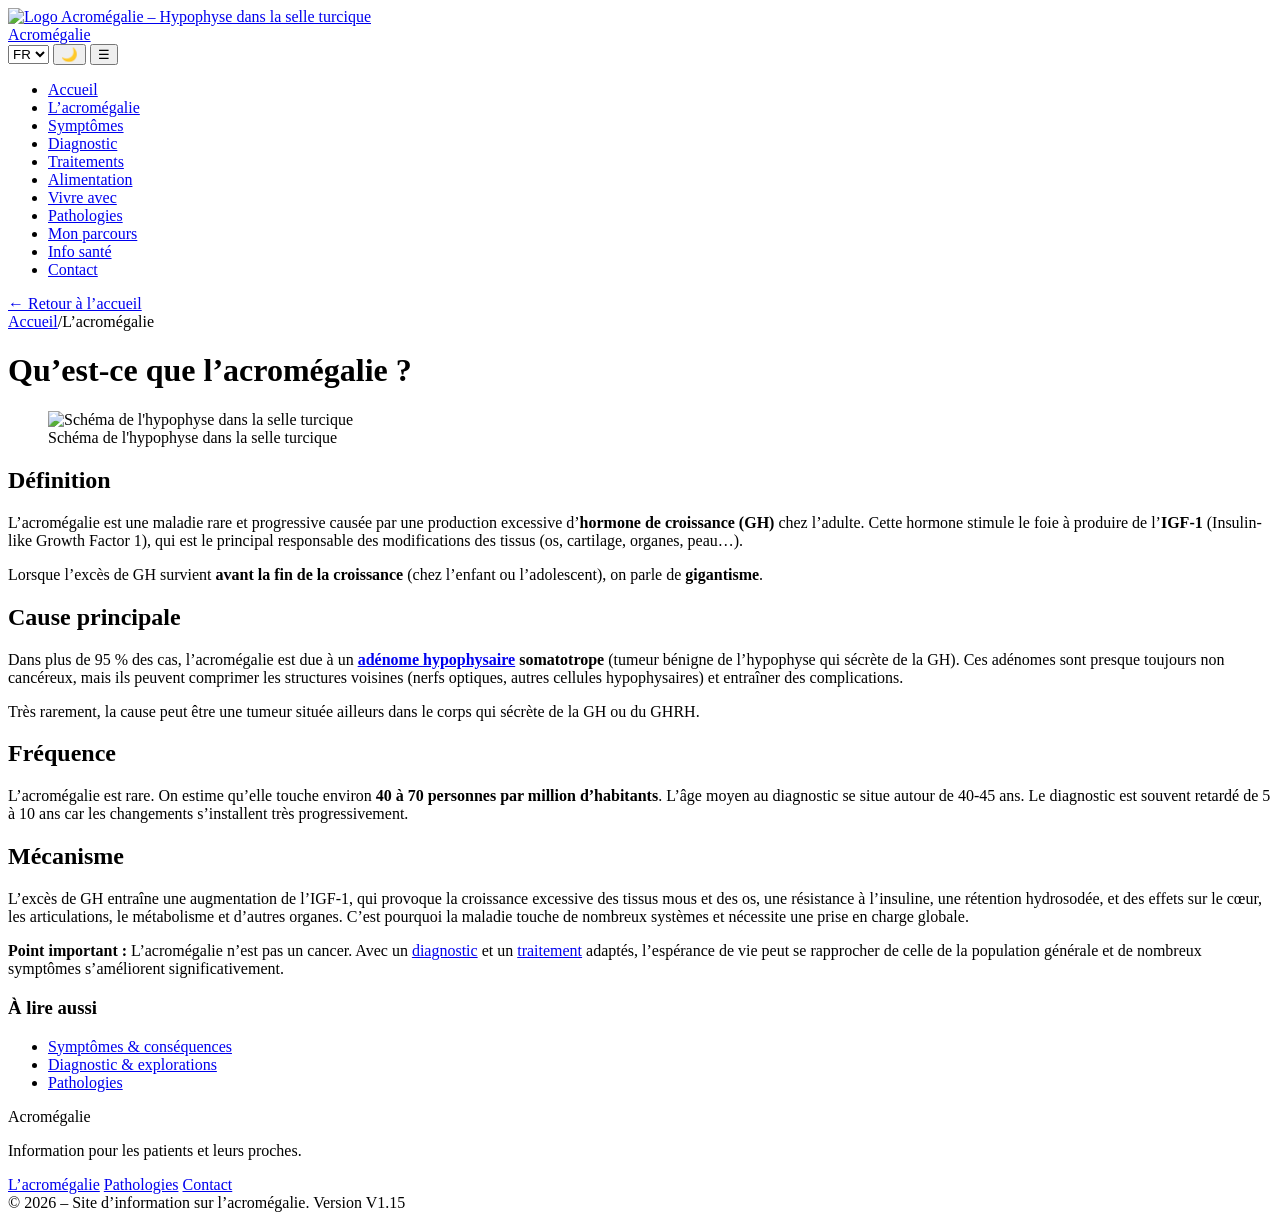
==== acromegalie.html @ afa6629a "Add files via upload" ====
<!DOCTYPE html>
<html lang="fr">
<head>
  <meta charset="UTF-8">
  <meta name="viewport" content="width=device-width, initial-scale=1.0">
  <meta name="description" content="L'acromégalie est une maladie rare due à un excès d'hormone de croissance. Découvrez ses causes (adénome de l'hypophyse), sa fréquence et son mécanisme.">
  <meta name="keywords" content="acromégalie, acromegaly, hypophyse, hormone de croissance, GH, IGF-1, adénome hypophysaire, symptômes, traitement, patients">
  <meta name="author" content="Site d'information Acromégalie">
  <meta name="robots" content="index, follow">
  <title>Acromégalie : qu'est-ce que c'est ? Causes et explications simples</title>
  <!-- Open Graph -->
  <meta property="og:type" content="website">
  <meta property="og:title" content="Acromégalie : qu'est-ce que c'est ? Causes et explications simples">
  <meta property="og:description" content="L'acromégalie est une maladie rare due à un excès d'hormone de croissance. Découvrez ses causes (adénome de l'hypophyse), sa fréquence et son mécanisme.">
  <meta property="og:image" content="../assets/illu-hypophyse.jpg">
  <meta property="og:locale" content="fr_FR">
  <!-- Twitter -->
  <meta name="twitter:card" content="summary_large_image">
  <meta name="twitter:title" content="Acromégalie : qu'est-ce que c'est ? Causes et explications simples">
  <meta name="twitter:description" content="L'acromégalie est une maladie rare due à un excès d'hormone de croissance. Découvrez ses causes (adénome de l'hypophyse), sa fréquence et son mécanisme.">
  <link rel="stylesheet" href="../css/style.css">
</head>
<body>
  <header class="site-header">
    <div class="header-inner">
      <a href="../index.html" class="logo">
        <div class="logo-icon"><img src="../assets/logo-acromegalie.jpg" alt="Logo Acromégalie – Hypophyse dans la selle turcique"></div>
        <span>Acromégalie</span>
      </a>
      <div class="header-actions">
        <select class="lang-switch" onchange="doTranslate(this.value)" aria-label="Langue">
          <option value="fr">FR</option>
          <option value="en">EN</option>
          <option value="es">ES</option>
        </select>
        <button class="theme-toggle" id="theme-toggle" onclick="toggleTheme()" aria-label="Mode sombre">🌙</button>
        <button class="menu-toggle" aria-label="Menu" onclick="document.querySelector('nav').classList.toggle('open')">☰</button>
      </div>
      <nav>
        <ul>
          <li><a href="../index.html">Accueil</a></li>
          <li><a href="acromegalie.html" class="active">L’acromégalie</a></li>
          <li><a href="symptomes.html">Symptômes</a></li>
          <li><a href="diagnostic.html">Diagnostic</a></li>
          <li><a href="traitements.html">Traitements</a></li>
          <li><a href="alimentation.html">Alimentation</a></li>
          <li><a href="vivre.html">Vivre avec</a></li>
          <li><a href="pathologies.html">Pathologies</a></li>
          <li><a href="mon-parcours.html">Mon parcours</a></li>
          <li><a href="info-sante.html">Info santé</a></li>
          <li><a href="contact.html">Contact</a></li>
        </ul>
      </nav>
    </div>
  </header>

  <main>
    <a href="../index.html" class="back-btn">← Retour à l’accueil</a>
    <div class="page-header">
      <nav class="breadcrumb" aria-label="Fil d’Ariane"><a href="../index.html">Accueil</a><span class="bc-sep">/</span><span class="bc-current">L’acromégalie</span></nav>
      <h1>Qu’est-ce que l’acromégalie ?</h1>
    </div>

    <figure class="content-figure">
      <img src="../assets/illu-hypophyse.jpg" alt="Schéma de l'hypophyse dans la selle turcique" loading="lazy" width="800" height="450">
      <figcaption>Schéma de l'hypophyse dans la selle turcique</figcaption>
    </figure>

    <div class="content-block">
      <h2>Définition</h2>
      <p>L’acromégalie est une maladie rare et progressive causée par une production excessive d’<strong>hormone de croissance (GH)</strong> chez l’adulte. Cette hormone stimule le foie à produire de l’<strong>IGF-1</strong> (Insulin-like Growth Factor 1), qui est le principal responsable des modifications des tissus (os, cartilage, organes, peau…).</p>
      <p>Lorsque l’excès de GH survient <strong>avant la fin de la croissance</strong> (chez l’enfant ou l’adolescent), on parle de <strong>gigantisme</strong>.</p>

      <h2>Cause principale</h2>
      <p>Dans plus de 95 % des cas, l’acromégalie est due à un <strong><a href="pathologies.html">adénome hypophysaire</a> somatotrope</strong> (tumeur bénigne de l’hypophyse qui sécrète de la GH). Ces adénomes sont presque toujours non cancéreux, mais ils peuvent comprimer les structures voisines (nerfs optiques, autres cellules hypophysaires) et entraîner des complications.</p>
      <p>Très rarement, la cause peut être une tumeur située ailleurs dans le corps qui sécrète de la GH ou du GHRH.</p>

      <h2>Fréquence</h2>
      <p>L’acromégalie est rare. On estime qu’elle touche environ <strong>40 à 70 personnes par million d’habitants</strong>. L’âge moyen au diagnostic se situe autour de 40-45 ans. Le diagnostic est souvent retardé de 5 à 10 ans car les changements s’installent très progressivement.</p>

      <h2>Mécanisme</h2>
      <p>L’excès de GH entraîne une augmentation de l’IGF-1, qui provoque la croissance excessive des tissus mous et des os, une résistance à l’insuline, une rétention hydrosodée, et des effets sur le cœur, les articulations, le métabolisme et d’autres organes. C’est pourquoi la maladie touche de nombreux systèmes et nécessite une prise en charge globale.</p>

      <div class="note">
        <strong>Point important :</strong> L’acromégalie n’est pas un cancer. Avec un <a href="diagnostic.html">diagnostic</a> et un <a href="traitements.html">traitement</a> adaptés, l’espérance de vie peut se rapprocher de celle de la population générale et de nombreux symptômes s’améliorent significativement.
      </div>
    </div>

    <aside class="related-box">
      <h3>À lire aussi</h3>
      <ul>
        <li><a href="symptomes.html">Symptômes & conséquences</a></li>
        <li><a href="diagnostic.html">Diagnostic & explorations</a></li>
        <li><a href="pathologies.html">Pathologies</a></li>
      </ul>
    </aside>

  </main>

  <footer class="site-footer">
    <div class="footer-inner">
      <div>
        <div class="footer-brand">Acromégalie</div>
        <p>Information pour les patients et leurs proches.</p>
      </div>
      <div class="footer-links">
        <a href="acromegalie.html">L’acromégalie</a>
        <a href="pathologies.html">Pathologies</a>
        <a href="contact.html">Contact</a>
      </div>
    </div>
    <div class="footer-bottom">© 2026 – Site d’information sur l’acromégalie. Version V1.15</div>
  </footer>
  <div id="google_translate_element" style="display:none"></div>
  <script src="../js/site.js"></script>
  <script src="https://translate.google.com/translate_a/element.js?cb=googleTranslateElementInit"></script>
</body>
</html>
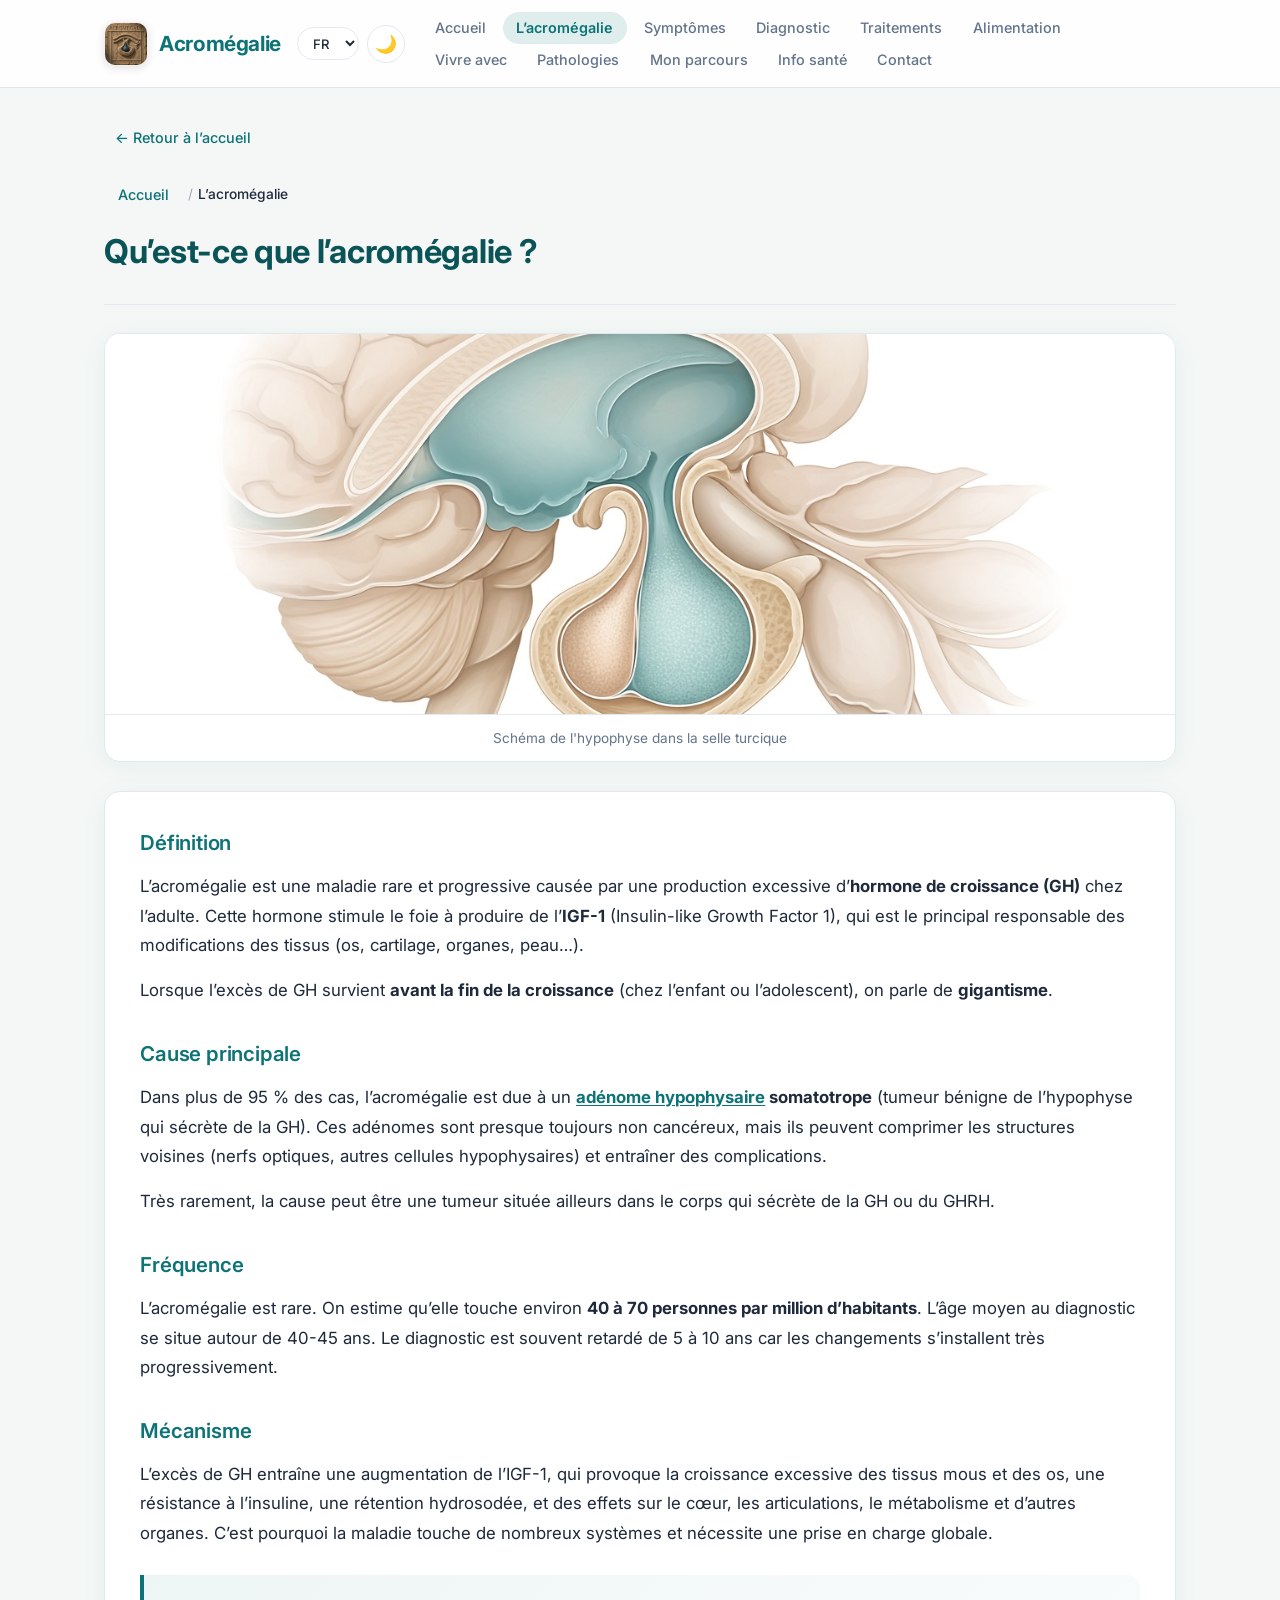
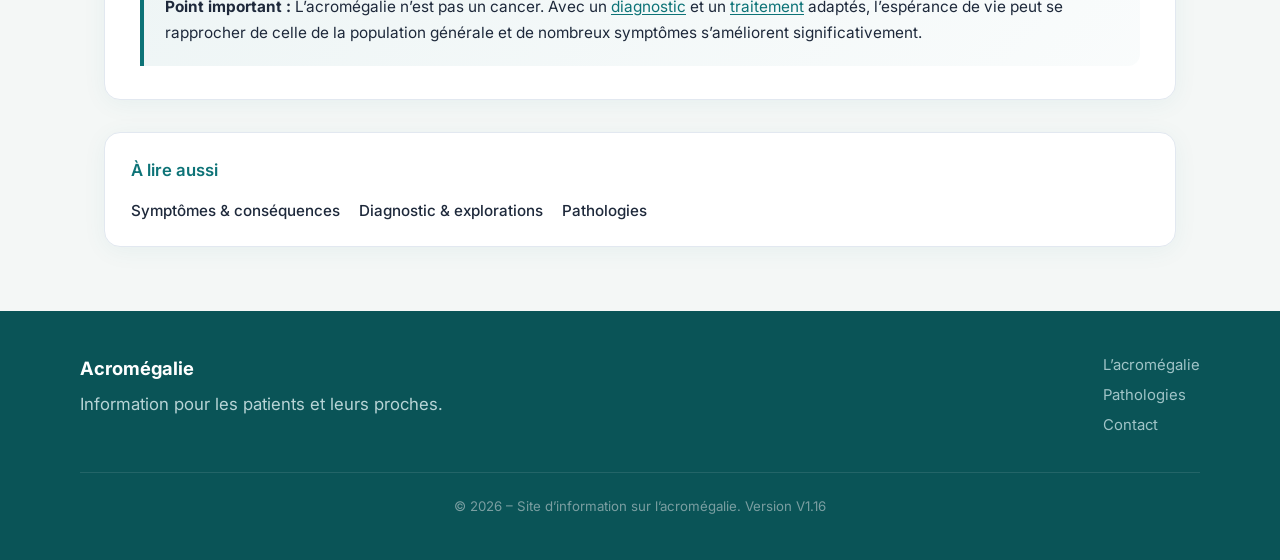
==== commit a89a4d2a: "Add files via upload" ====
--- a/acromegalie.html
+++ b/acromegalie.html
@@ -12,19 +12,19 @@
   <meta property="og:type" content="website">
   <meta property="og:title" content="Acromégalie : qu'est-ce que c'est ? Causes et explications simples">
   <meta property="og:description" content="L'acromégalie est une maladie rare due à un excès d'hormone de croissance. Découvrez ses causes (adénome de l'hypophyse), sa fréquence et son mécanisme.">
-  <meta property="og:image" content="../assets/illu-hypophyse.jpg">
+  <meta property="og:image" content="illu-hypophyse.jpg">
   <meta property="og:locale" content="fr_FR">
   <!-- Twitter -->
   <meta name="twitter:card" content="summary_large_image">
   <meta name="twitter:title" content="Acromégalie : qu'est-ce que c'est ? Causes et explications simples">
   <meta name="twitter:description" content="L'acromégalie est une maladie rare due à un excès d'hormone de croissance. Découvrez ses causes (adénome de l'hypophyse), sa fréquence et son mécanisme.">
-  <link rel="stylesheet" href="../css/style.css">
+  <link rel="stylesheet" href="style.css">
 </head>
 <body>
   <header class="site-header">
     <div class="header-inner">
-      <a href="../index.html" class="logo">
-        <div class="logo-icon"><img src="../assets/logo-acromegalie.jpg" alt="Logo Acromégalie – Hypophyse dans la selle turcique"></div>
+      <a href="index.html" class="logo">
+        <div class="logo-icon"><img src="logo-acromegalie.jpg" alt="Logo Acromégalie – Hypophyse dans la selle turcique"></div>
         <span>Acromégalie</span>
       </a>
       <div class="header-actions">
@@ -38,7 +38,7 @@
       </div>
       <nav>
         <ul>
-          <li><a href="../index.html">Accueil</a></li>
+          <li><a href="index.html">Accueil</a></li>
           <li><a href="acromegalie.html" class="active">L’acromégalie</a></li>
           <li><a href="symptomes.html">Symptômes</a></li>
           <li><a href="diagnostic.html">Diagnostic</a></li>
@@ -55,14 +55,14 @@
   </header>
 
   <main>
-    <a href="../index.html" class="back-btn">← Retour à l’accueil</a>
+    <a href="index.html" class="back-btn">← Retour à l’accueil</a>
     <div class="page-header">
-      <nav class="breadcrumb" aria-label="Fil d’Ariane"><a href="../index.html">Accueil</a><span class="bc-sep">/</span><span class="bc-current">L’acromégalie</span></nav>
+      <nav class="breadcrumb" aria-label="Fil d’Ariane"><a href="index.html">Accueil</a><span class="bc-sep">/</span><span class="bc-current">L’acromégalie</span></nav>
       <h1>Qu’est-ce que l’acromégalie ?</h1>
     </div>
 
     <figure class="content-figure">
-      <img src="../assets/illu-hypophyse.jpg" alt="Schéma de l'hypophyse dans la selle turcique" loading="lazy" width="800" height="450">
+      <img src="illu-hypophyse.jpg" alt="Schéma de l'hypophyse dans la selle turcique" loading="lazy" width="800" height="450">
       <figcaption>Schéma de l'hypophyse dans la selle turcique</figcaption>
     </figure>
 
@@ -109,10 +109,10 @@
         <a href="contact.html">Contact</a>
       </div>
     </div>
-    <div class="footer-bottom">© 2026 – Site d’information sur l’acromégalie. Version V1.15</div>
+    <div class="footer-bottom">© 2026 – Site d’information sur l’acromégalie. Version V1.16</div>
   </footer>
   <div id="google_translate_element" style="display:none"></div>
-  <script src="../js/site.js"></script>
+  <script src="site.js"></script>
   <script src="https://translate.google.com/translate_a/element.js?cb=googleTranslateElementInit"></script>
 </body>
 </html>
--- a/style.css
+++ b/style.css
@@ -0,0 +1,866 @@
+/* ============================================
+   Site Acromégalie – V1.8
+   Design contemporain + mode sombre + i18n
+   ============================================ */
+
+@import url('https://fonts.googleapis.com/css2?family=Inter:wght@400;500;600;700&display=swap');
+
+:root {
+  --primary: #0d7377;
+  --primary-light: #14919b;
+  --primary-dark: #0a5457;
+  --accent: #c9a86c;
+  --bg: #f4f7f6;
+  --bg-card: #ffffff;
+  --text: #1e293b;
+  --text-light: #64748b;
+  --border: #e2e8f0;
+  --radius: 16px;
+  --radius-sm: 12px;
+  --shadow: 0 4px 24px rgba(13, 115, 119, 0.06);
+  --shadow-hover: 0 12px 36px rgba(13, 115, 119, 0.11);
+  --font: 'Inter', system-ui, -apple-system, BlinkMacSystemFont, sans-serif;
+  --header-bg: rgba(255, 255, 255, 0.85);
+  --note-bg: linear-gradient(135deg, rgba(13,115,119,0.07), rgba(13,115,119,0.025));
+}
+
+[data-theme="dark"] {
+  --primary: #2dd4bf;
+  --primary-light: #5eead4;
+  --primary-dark: #14b8a6;
+  --accent: #d4b87a;
+  --bg: #0f172a;
+  --bg-card: #1e293b;
+  --text: #e2e8f0;
+  --text-light: #94a3b8;
+  --border: #334155;
+  --shadow: 0 4px 24px rgba(0, 0, 0, 0.35);
+  --shadow-hover: 0 12px 36px rgba(0, 0, 0, 0.45);
+  --header-bg: rgba(15, 23, 42, 0.9);
+  --note-bg: linear-gradient(135deg, rgba(45,212,191,0.1), rgba(45,212,191,0.04));
+}
+
+*, *::before, *::after {
+  box-sizing: border-box;
+  margin: 0;
+  padding: 0;
+}
+
+html {
+  scroll-behavior: smooth;
+}
+
+body {
+  font-family: var(--font);
+  background: var(--bg);
+  color: var(--text);
+  line-height: 1.7;
+  font-size: 1.05rem;
+  min-height: 100vh;
+  display: flex;
+  flex-direction: column;
+  -webkit-font-smoothing: antialiased;
+  transition: background 0.3s ease, color 0.3s ease;
+}
+
+/* ---------- Header ---------- */
+.site-header {
+  background: var(--header-bg);
+  backdrop-filter: blur(14px);
+  -webkit-backdrop-filter: blur(14px);
+  border-bottom: 1px solid var(--border);
+  position: sticky;
+  top: 0;
+  z-index: 100;
+  transition: background 0.3s ease;
+}
+
+.header-inner {
+  max-width: 1120px;
+  margin: 0 auto;
+  padding: 0.85rem 1.5rem;
+  display: flex;
+  align-items: center;
+  justify-content: space-between;
+  gap: 1rem;
+}
+
+.logo {
+  display: flex;
+  align-items: center;
+  gap: 0.7rem;
+  text-decoration: none;
+  color: var(--primary-dark);
+  font-weight: 700;
+  font-size: 1.3rem;
+  letter-spacing: -0.4px;
+}
+
+.logo-icon {
+  width: 44px;
+  height: 44px;
+  border-radius: 11px;
+  overflow: hidden;
+  flex-shrink: 0;
+  box-shadow: 0 2px 8px rgba(0,0,0,0.12);
+  border: 1px solid rgba(0,0,0,0.06);
+}
+
+.logo-icon img {
+  width: 100%;
+  height: 100%;
+  object-fit: cover;
+  display: block;
+}
+
+.logo span {
+  color: var(--primary);
+}
+
+.header-actions {
+  display: flex;
+  align-items: center;
+  gap: 0.5rem;
+}
+
+/* Language & Dark mode controls */
+.lang-switch, .theme-toggle {
+  background: var(--bg-card);
+  border: 1px solid var(--border);
+  color: var(--text);
+  font-size: 0.82rem;
+  font-weight: 500;
+  padding: 0.4rem 0.7rem;
+  border-radius: 999px;
+  cursor: pointer;
+  transition: all 0.2s ease;
+  font-family: inherit;
+}
+
+.lang-switch:hover, .theme-toggle:hover {
+  border-color: var(--primary);
+  color: var(--primary);
+}
+
+.theme-toggle {
+  width: 38px;
+  height: 38px;
+  display: flex;
+  align-items: center;
+  justify-content: center;
+  padding: 0;
+  font-size: 1.1rem;
+}
+
+nav ul {
+  list-style: none;
+  display: flex;
+  flex-wrap: wrap;
+  gap: 0.2rem;
+  align-items: center;
+}
+
+nav a {
+  text-decoration: none;
+  color: var(--text-light);
+  font-weight: 500;
+  font-size: 0.9rem;
+  padding: 0.45rem 0.85rem;
+  border-radius: 999px;
+  transition: all 0.2s ease;
+}
+
+nav a:hover {
+  color: var(--primary);
+  background: rgba(13, 115, 119, 0.07);
+}
+
+[data-theme="dark"] nav a:hover {
+  background: rgba(45, 212, 191, 0.1);
+}
+
+nav a.active {
+  color: var(--primary);
+  background: rgba(13, 115, 119, 0.12);
+  font-weight: 600;
+}
+
+[data-theme="dark"] nav a.active {
+  background: rgba(45, 212, 191, 0.15);
+}
+
+.menu-toggle {
+  display: none;
+  background: none;
+  border: none;
+  font-size: 1.5rem;
+  cursor: pointer;
+  color: var(--primary);
+  padding: 0.3rem;
+}
+
+/* ---------- Update banner ---------- */
+.update-banner {
+  display: inline-block;
+  background: rgba(13, 115, 119, 0.08);
+  color: var(--primary-dark);
+  font-size: 0.82rem;
+  font-weight: 500;
+  padding: 0.35rem 0.9rem;
+  border-radius: 999px;
+  margin-bottom: 1.5rem;
+  letter-spacing: 0.2px;
+}
+
+[data-theme="dark"] .update-banner {
+  background: rgba(45, 212, 191, 0.12);
+  color: var(--primary-light);
+}
+
+/* ---------- Back button ---------- */
+.back-btn {
+  display: inline-flex;
+  align-items: center;
+  gap: 0.4rem;
+  color: var(--primary);
+  text-decoration: none;
+  font-size: 0.9rem;
+  font-weight: 500;
+  margin-bottom: 1.2rem;
+  padding: 0.35rem 0.7rem;
+  border-radius: 8px;
+  transition: background 0.2s;
+}
+
+.back-btn:hover {
+  background: rgba(13, 115, 119, 0.08);
+}
+
+[data-theme="dark"] .back-btn:hover {
+  background: rgba(45, 212, 191, 0.1);
+}
+
+/* ---------- Main ---------- */
+main {
+  flex: 1;
+  max-width: 1120px;
+  width: 100%;
+  margin: 0 auto;
+  padding: 2rem 1.5rem 4rem;
+}
+
+/* Hero */
+.hero {
+  text-align: center;
+  padding: 2.8rem 1.2rem 3.2rem;
+  margin-bottom: 2.5rem;
+  background: linear-gradient(165deg, rgba(13,115,119,0.05) 0%, rgba(13,115,119,0.01) 100%);
+  border-radius: var(--radius);
+  border: 1px solid rgba(13,115,119,0.06);
+}
+
+[data-theme="dark"] .hero {
+  background: linear-gradient(165deg, rgba(45,212,191,0.08) 0%, rgba(45,212,191,0.02) 100%);
+  border-color: rgba(45,212,191,0.1);
+}
+
+.hero h1 {
+  font-size: clamp(1.9rem, 4.8vw, 2.7rem);
+  color: var(--primary-dark);
+  margin-bottom: 1rem;
+  font-weight: 700;
+  line-height: 1.2;
+  letter-spacing: -0.5px;
+}
+
+.hero p {
+  font-size: 1.12rem;
+  color: var(--text-light);
+  max-width: 620px;
+  margin: 0 auto 1.8rem;
+  line-height: 1.75;
+}
+
+.btn {
+  display: inline-block;
+  background: var(--primary);
+  color: #fff;
+  text-decoration: none;
+  padding: 0.85rem 1.8rem;
+  border-radius: 999px;
+  font-weight: 600;
+  font-size: 0.98rem;
+  transition: all 0.25s ease;
+  border: none;
+  cursor: pointer;
+  box-shadow: 0 4px 14px rgba(13, 115, 119, 0.22);
+}
+
+[data-theme="dark"] .btn {
+  color: #0f172a;
+  box-shadow: 0 4px 14px rgba(45, 212, 191, 0.25);
+}
+
+.btn:hover {
+  background: var(--primary-dark);
+  transform: translateY(-2px);
+}
+
+/* Section titles */
+.section-title {
+  font-size: 1.35rem;
+  font-weight: 600;
+  color: var(--primary-dark);
+  margin-bottom: 1.3rem;
+  letter-spacing: -0.3px;
+}
+
+/* Start section */
+.start-section {
+  margin-bottom: 1rem;
+}
+
+.start-grid {
+  display: grid;
+  grid-template-columns: repeat(auto-fit, minmax(240px, 1fr));
+  gap: 1.2rem;
+}
+
+.start-card {
+  background: var(--bg-card);
+  border-radius: var(--radius);
+  padding: 1.6rem 1.5rem;
+  text-decoration: none;
+  color: inherit;
+  border: 1px solid var(--border);
+  box-shadow: var(--shadow);
+  transition: all 0.25s ease;
+  display: block;
+}
+
+.start-card:hover {
+  transform: translateY(-4px);
+  box-shadow: var(--shadow-hover);
+  border-color: rgba(13, 115, 119, 0.18);
+}
+
+.start-icon {
+  font-size: 1.6rem;
+  margin-bottom: 0.7rem;
+}
+
+.start-card h3 {
+  font-size: 1.08rem;
+  font-weight: 600;
+  color: var(--primary);
+  margin-bottom: 0.4rem;
+}
+
+.start-card p {
+  font-size: 0.92rem;
+  color: var(--text-light);
+  line-height: 1.55;
+}
+
+/* Cards */
+.cards {
+  display: grid;
+  grid-template-columns: repeat(auto-fit, minmax(270px, 1fr));
+  gap: 1.3rem;
+}
+
+.card {
+  background: var(--bg-card);
+  border-radius: var(--radius);
+  padding: 1.7rem;
+  box-shadow: var(--shadow);
+  border: 1px solid var(--border);
+  transition: all 0.28s ease;
+  text-decoration: none;
+  color: inherit;
+  display: block;
+  position: relative;
+  overflow: hidden;
+}
+
+.card::before {
+  content: '';
+  position: absolute;
+  top: 0;
+  left: 0;
+  width: 3px;
+  height: 100%;
+  background: var(--primary);
+  opacity: 0;
+  transition: opacity 0.25s ease;
+}
+
+.card:hover {
+  transform: translateY(-4px);
+  box-shadow: var(--shadow-hover);
+  border-color: rgba(13, 115, 119, 0.15);
+}
+
+.card:hover::before {
+  opacity: 1;
+}
+
+.card-icon {
+  font-size: 1.4rem;
+  margin-bottom: 0.65rem;
+  opacity: 0.9;
+}
+
+.card h3 {
+  color: var(--primary);
+  margin-bottom: 0.5rem;
+  font-size: 1.12rem;
+  font-weight: 600;
+  letter-spacing: -0.2px;
+}
+
+.card p {
+  color: var(--text-light);
+  font-size: 0.94rem;
+  line-height: 1.6;
+}
+
+/* Content pages */
+.page-header {
+  margin-bottom: 1.8rem;
+  padding-bottom: 1.2rem;
+  border-bottom: 1px solid var(--border);
+}
+
+.page-header h1 {
+  font-size: clamp(1.65rem, 3.4vw, 2.05rem);
+  color: var(--primary-dark);
+  margin-bottom: 0.3rem;
+  font-weight: 700;
+  letter-spacing: -0.3px;
+}
+
+.page-header .breadcrumb {
+  font-size: 0.86rem;
+  color: var(--text-light);
+}
+
+.page-header .breadcrumb a {
+  color: var(--primary);
+  text-decoration: none;
+  font-weight: 500;
+}
+
+.content-block {
+  background: var(--bg-card);
+  border-radius: var(--radius);
+  padding: 2.1rem 2.2rem;
+  box-shadow: var(--shadow);
+  border: 1px solid var(--border);
+  margin-bottom: 1.8rem;
+  line-height: 1.75;
+  transition: background 0.3s ease, border-color 0.3s ease;
+}
+
+.content-block h2 {
+  color: var(--primary);
+  margin: 1.9rem 0 0.7rem;
+  font-size: 1.28rem;
+  font-weight: 600;
+  letter-spacing: -0.2px;
+}
+
+.content-block h2:first-child {
+  margin-top: 0;
+}
+
+.content-block h3 {
+  color: var(--primary-dark);
+  margin: 1.5rem 0 0.5rem;
+  font-size: 1.1rem;
+  font-weight: 600;
+}
+
+.content-block p,
+.content-block ul {
+  margin-bottom: 1rem;
+  color: var(--text);
+}
+
+.content-block ul {
+  padding-left: 1.3rem;
+}
+
+.content-block li {
+  margin-bottom: 0.45rem;
+}
+
+.note {
+  background: var(--note-bg);
+  border-left: 4px solid var(--primary);
+  padding: 1.15rem 1.3rem;
+  border-radius: 0 12px 12px 0;
+  margin: 1.7rem 0 0;
+  font-size: 0.96rem;
+  color: var(--text);
+}
+
+/* Footer */
+.site-footer {
+  background: var(--primary-dark);
+  color: #b8d4d6;
+  padding: 2.6rem 1.5rem;
+  margin-top: auto;
+}
+
+[data-theme="dark"] .site-footer {
+  background: #020617;
+  color: #94a3b8;
+}
+
+.footer-inner {
+  max-width: 1120px;
+  margin: 0 auto;
+  display: flex;
+  flex-wrap: wrap;
+  justify-content: space-between;
+  gap: 2rem;
+}
+
+.footer-brand {
+  font-weight: 700;
+  font-size: 1.15rem;
+  color: white;
+  margin-bottom: 0.35rem;
+}
+
+.footer-links a {
+  color: #a0c4c7;
+  text-decoration: none;
+  display: block;
+  margin-bottom: 0.3rem;
+  font-size: 0.93rem;
+  transition: color 0.2s;
+}
+
+.footer-links a:hover {
+  color: white;
+}
+
+.footer-bottom {
+  max-width: 1120px;
+  margin: 1.8rem auto 0;
+  padding-top: 1.4rem;
+  border-top: 1px solid rgba(255,255,255,0.1);
+  font-size: 0.83rem;
+  color: #7a9ea1;
+  text-align: center;
+}
+
+/* Google Translate hide default banner */
+.goog-te-banner-frame, .goog-te-balloon-frame {
+  display: none !important;
+}
+body {
+  top: 0 !important;
+}
+.skiptranslate {
+  display: none !important;
+}
+
+/* ---------- Responsive ---------- */
+@media (max-width: 900px) {
+  .menu-toggle {
+    display: block;
+  }
+
+  nav {
+    display: none;
+    width: 100%;
+  }
+
+  nav.open {
+    display: block;
+  }
+
+  nav ul {
+    flex-direction: column;
+    align-items: stretch;
+    padding: 0.5rem 0 0.8rem;
+    gap: 0.1rem;
+  }
+
+  nav a {
+    display: block;
+    padding: 0.7rem 1rem;
+    border-radius: 10px;
+  }
+
+  .header-inner {
+    flex-wrap: wrap;
+  }
+
+  .start-grid {
+    grid-template-columns: 1fr;
+  }
+}
+
+@media (max-width: 520px) {
+  main {
+    padding: 1.4rem 1rem 3rem;
+  }
+
+  .hero {
+    padding: 2rem 1rem 2.4rem;
+  }
+
+  .content-block {
+    padding: 1.5rem 1.3rem;
+  }
+
+  .card {
+    padding: 1.45rem;
+  }
+
+  .header-actions {
+    gap: 0.35rem;
+  }
+
+  .lang-switch {
+    font-size: 0.75rem;
+    padding: 0.35rem 0.55rem;
+  }
+}
+
+/* Content figures / illustrations */
+.content-figure {
+  margin: 0 0 1.8rem;
+  border-radius: var(--radius);
+  overflow: hidden;
+  background: var(--bg-card);
+  border: 1px solid var(--border);
+  box-shadow: var(--shadow);
+}
+
+.content-figure img {
+  width: 100%;
+  height: auto;
+  display: block;
+  max-height: 380px;
+  object-fit: cover;
+}
+
+.content-figure figcaption {
+  padding: 0.7rem 1.1rem;
+  font-size: 0.85rem;
+  color: var(--text-light);
+  text-align: center;
+  border-top: 1px solid var(--border);
+}
+
+/* Related links – maillage interne */
+.related-box {
+  background: var(--bg-card);
+  border: 1px solid var(--border);
+  border-radius: var(--radius);
+  padding: 1.4rem 1.6rem;
+  margin-top: 2rem;
+  box-shadow: var(--shadow);
+}
+
+.related-box h3 {
+  font-size: 1.05rem;
+  font-weight: 600;
+  color: var(--primary);
+  margin-bottom: 0.7rem;
+}
+
+.related-box ul {
+  list-style: none;
+  padding: 0;
+  margin: 0;
+  display: flex;
+  flex-wrap: wrap;
+  gap: 0.5rem 1.2rem;
+}
+
+.related-box a {
+  color: var(--text);
+  text-decoration: none;
+  font-size: 0.95rem;
+  font-weight: 500;
+  padding: 0.3rem 0;
+  border-bottom: 1px solid transparent;
+  transition: all 0.2s;
+}
+
+.related-box a:hover {
+  color: var(--primary);
+  border-bottom-color: var(--primary);
+}
+
+.content-block a {
+  color: var(--primary);
+  text-decoration: underline;
+  text-underline-offset: 2px;
+}
+
+.content-block a:hover {
+  color: var(--primary-dark);
+}
+
+/* Breadcrumb – more visible */
+.breadcrumb, nav.breadcrumb {
+  display: flex;
+  align-items: center;
+  flex-wrap: wrap;
+  gap: 0.35rem;
+  font-size: 0.88rem;
+  color: var(--text-light);
+  margin-bottom: 0.6rem;
+}
+
+.breadcrumb a, nav.breadcrumb a {
+  color: var(--primary);
+  text-decoration: none;
+  font-weight: 500;
+}
+
+.breadcrumb a:hover, nav.breadcrumb a:hover {
+  text-decoration: underline;
+}
+
+.bc-sep {
+  color: var(--text-light);
+  opacity: 0.6;
+  user-select: none;
+}
+
+.bc-current {
+  color: var(--text);
+  font-weight: 500;
+}
+
+/* Mobile menu refinements */
+@media (max-width: 900px) {
+  nav ul {
+    background: var(--bg-card);
+    border-radius: 12px;
+    border: 1px solid var(--border);
+    padding: 0.5rem;
+    margin-top: 0.5rem;
+    box-shadow: var(--shadow);
+  }
+
+  nav a {
+    padding: 0.85rem 1rem;
+  }
+
+  nav a.active {
+    background: rgba(13, 115, 119, 0.12);
+  }
+}
+
+/* Video grid – Sequoia Santé */
+.video-section {
+  margin-top: 0.5rem;
+}
+
+.video-channel-header {
+  display: flex;
+  flex-wrap: wrap;
+  align-items: center;
+  gap: 1rem;
+  margin-bottom: 1.5rem;
+  padding: 1rem 1.2rem;
+  background: var(--bg-card);
+  border: 1px solid var(--border);
+  border-radius: var(--radius);
+  box-shadow: var(--shadow);
+}
+
+.video-channel-header a {
+  color: var(--primary);
+  font-weight: 600;
+  text-decoration: none;
+}
+
+.video-channel-header a:hover {
+  text-decoration: underline;
+}
+
+.video-theme {
+  margin: 1.8rem 0 0.9rem;
+  font-size: 1.15rem;
+  color: var(--primary);
+  font-weight: 600;
+}
+
+.video-grid {
+  display: grid;
+  grid-template-columns: repeat(auto-fill, minmax(240px, 1fr));
+  gap: 1.2rem;
+  margin-bottom: 1.5rem;
+}
+
+.video-card {
+  background: var(--bg-card);
+  border: 1px solid var(--border);
+  border-radius: var(--radius-sm);
+  overflow: hidden;
+  text-decoration: none;
+  color: inherit;
+  box-shadow: var(--shadow);
+  transition: transform 0.25s ease, box-shadow 0.25s ease;
+  display: flex;
+  flex-direction: column;
+}
+
+.video-card:hover {
+  transform: translateY(-3px);
+  box-shadow: var(--shadow-hover);
+}
+
+.video-card img {
+  width: 100%;
+  aspect-ratio: 16/9;
+  object-fit: cover;
+  display: block;
+  background: #111;
+}
+
+.video-card .video-title {
+  padding: 0.75rem 0.9rem 1rem;
+  font-size: 0.9rem;
+  font-weight: 500;
+  line-height: 1.4;
+  color: var(--text);
+}
+
+.video-disclaimer {
+  font-size: 0.88rem;
+  color: var(--text-light);
+  margin-top: 0.5rem;
+}
+
+/* Disclaimers */
+.disclaimer {
+  background: var(--note-bg);
+  border: 1px solid var(--border);
+  border-left: 4px solid var(--accent);
+  border-radius: 0 12px 12px 0;
+  padding: 1rem 1.2rem;
+  margin-bottom: 1.6rem;
+  font-size: 0.92rem;
+  color: var(--text);
+  line-height: 1.65;
+}
+
+.disclaimer strong {
+  color: var(--primary-dark);
+}
+
+.disclaimer-site {
+  border-left-color: var(--primary);
+  margin-top: 1.5rem;
+}
